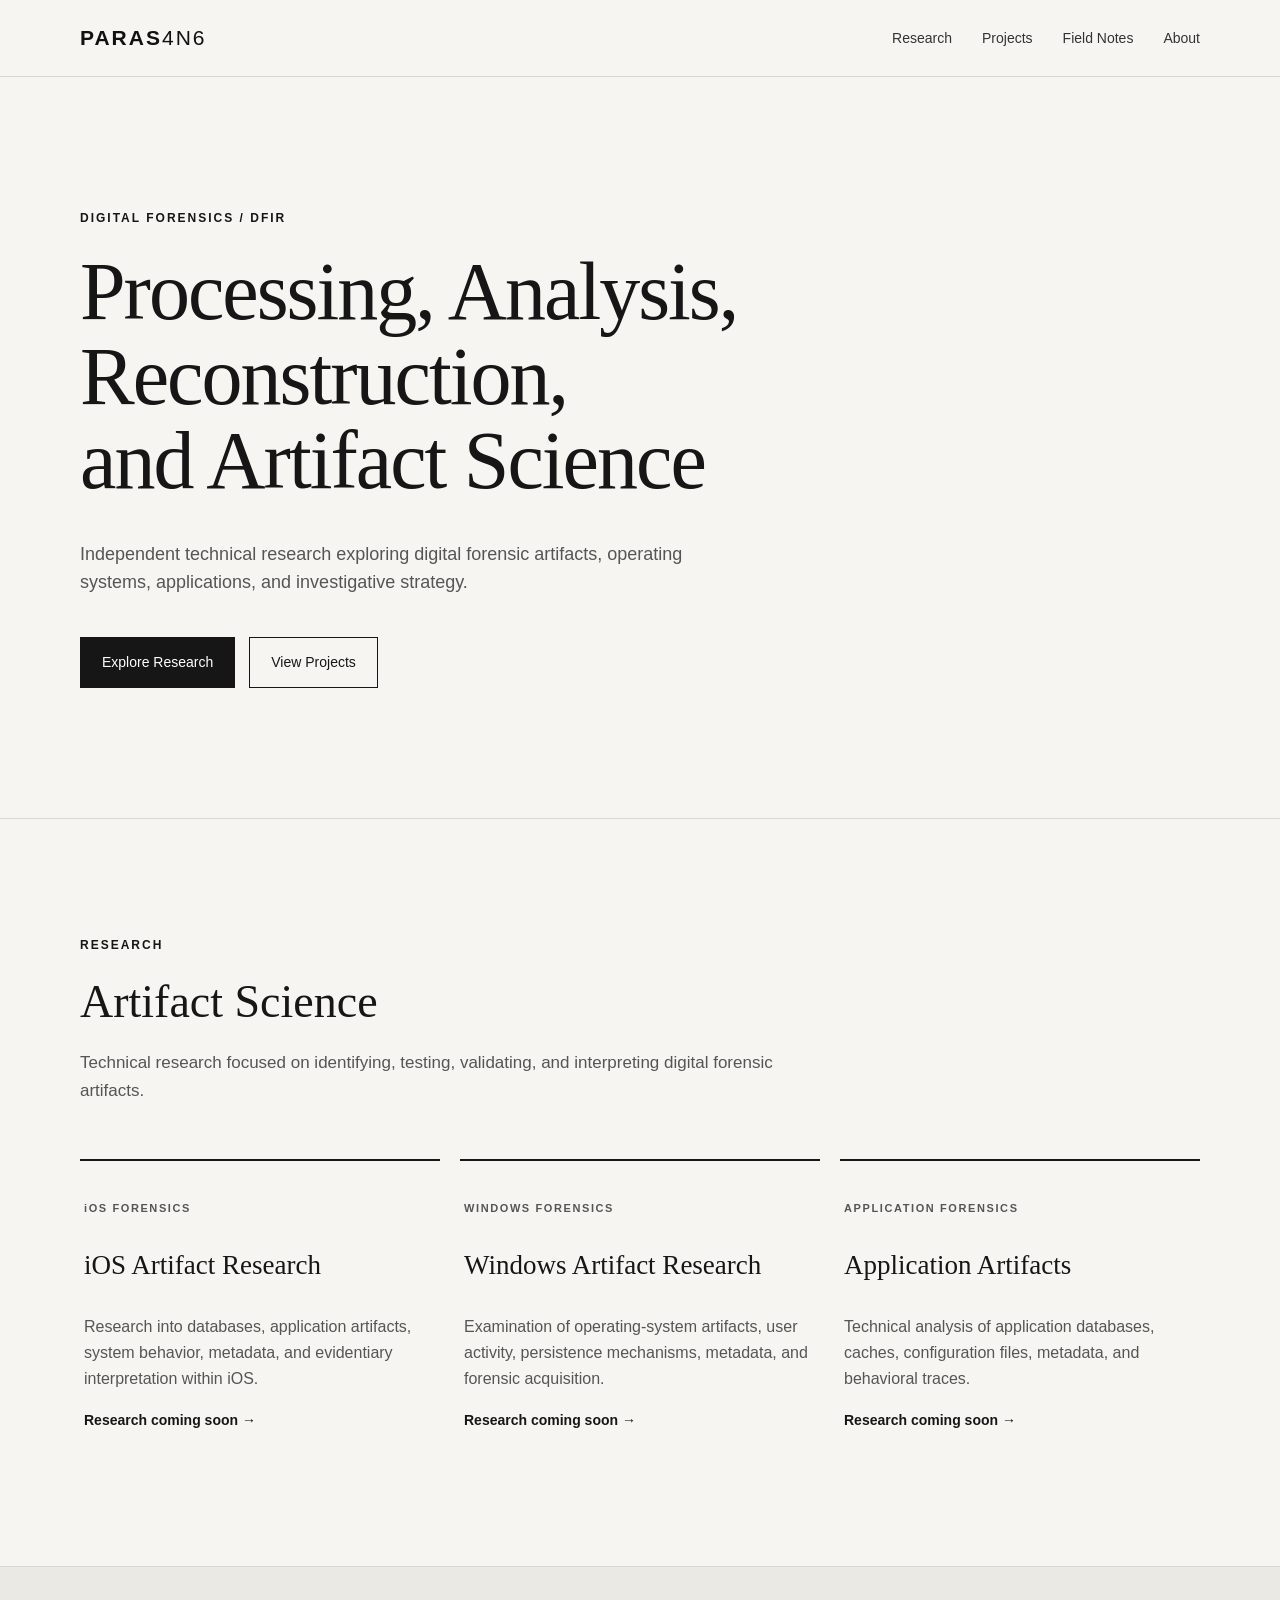
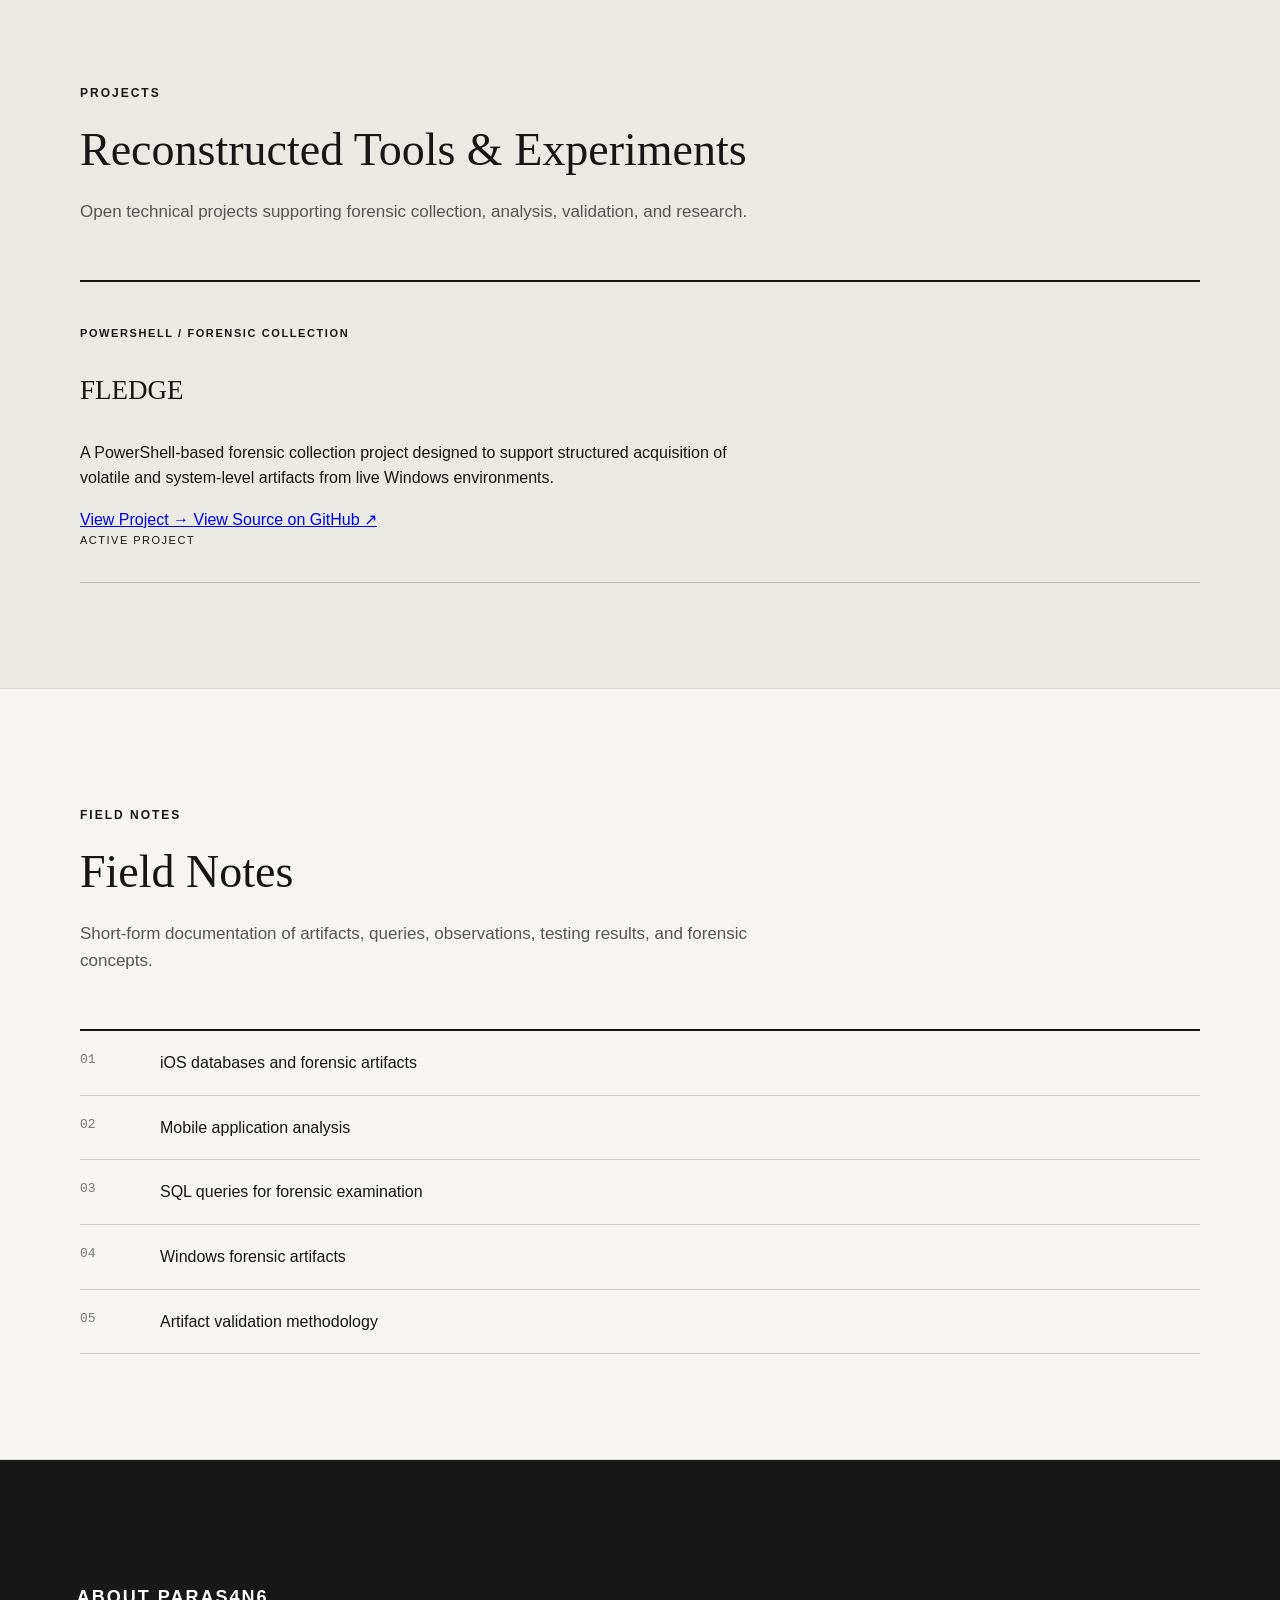
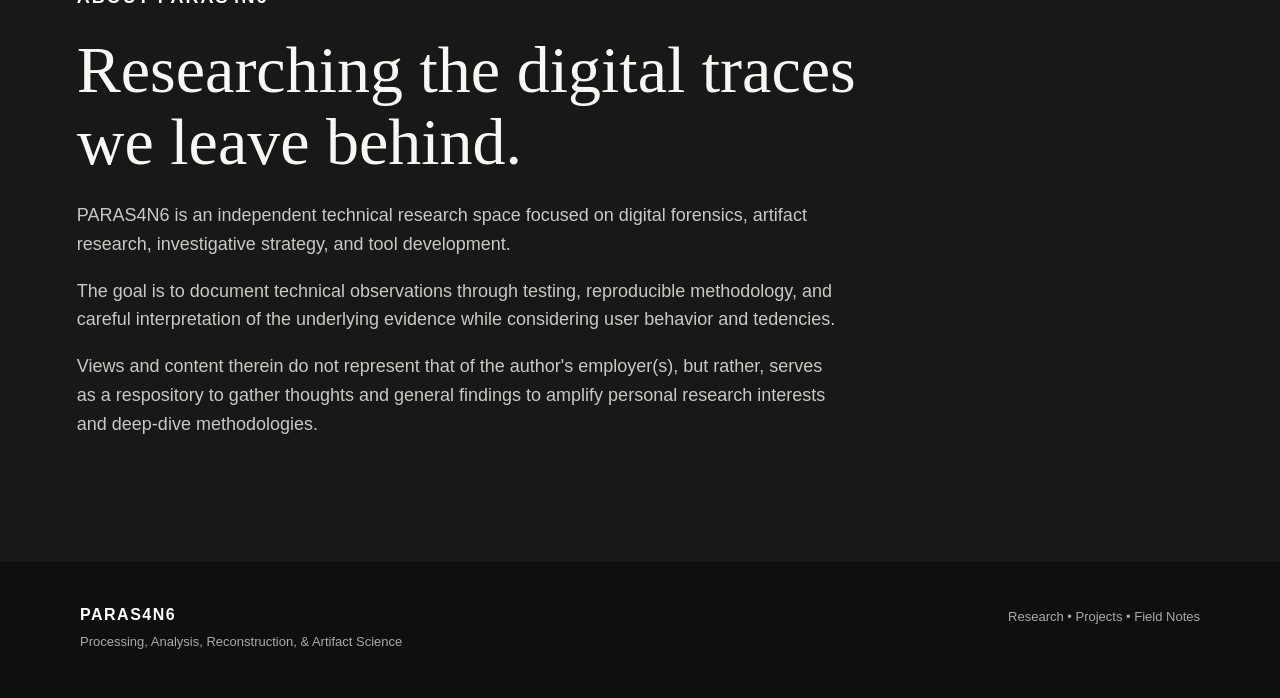
==== index.html @ bc5744f8 "Update project links and button classes in index.html" ====
<!DOCTYPE html>
<html lang="en">
<head>
<meta charset="UTF-8">
<meta name="viewport" content="width=device-width, initial-scale=1.0">

<title>PARAS4N6 | Nested in DFIR</title>

<meta
name="description"
content="A collection of technical research, projects, and observations within the DFIR landscape."
>

<link rel="stylesheet" href="style.css">
</head>

<body>

<header>
<div class="container nav">
<a href="/" class="logo">PARAS<span>4N6</span></a>

<nav>
<a href="#research">Research</a>
<a href="#projects">Projects</a>
<a href="#notes">Field Notes</a>
<a href="#about">About</a>
</nav>
</div>
</header>


<main>

<section class="hero">
<div class="container">

<p class="eyebrow">DIGITAL FORENSICS / DFIR</p>

<h1>
Processing, Analysis,<br>
Reconstruction,<br>
and Artifact Science<br>
</h1>

<p class="hero-description">
Independent technical research exploring digital forensic
artifacts, operating systems, applications, and investigative strategy.
</p>

<div class="hero-links">
<a href="#research" class="button primary">
Explore Research
</a>

<a href="#projects" class="button secondary">
View Projects
</a>
</div>

</div>
</section>


<section id="research" class="section">
<div class="container">

<div class="section-header">
<p class="eyebrow">RESEARCH</p>
<h2>Artifact Science</h2>

<p>
Technical research focused on identifying,
testing, validating, and interpreting digital
forensic artifacts.
</p>
</div>


<div class="grid">

<article class="card">
<p class="category">iOS FORENSICS</p>

<h3>iOS Artifact Research</h3>

<p>
Research into databases, application artifacts,
system behavior, metadata, and evidentiary
interpretation within iOS.
</p>

<a href="#">Research coming soon →</a>
</article>


<article class="card">
<p class="category">WINDOWS FORENSICS</p>

<h3>Windows Artifact Research</h3>

<p>
Examination of operating-system artifacts,
user activity, persistence mechanisms,
metadata, and forensic acquisition.
</p>

<a href="#">Research coming soon →</a>
</article>


<article class="card">
<p class="category">APPLICATION FORENSICS</p>

<h3>Application Artifacts</h3>

<p>
Technical analysis of application databases,
caches, configuration files, metadata,
and behavioral traces.
</p>

<a href="#">Research coming soon →</a>
</article>

</div>
</div>
</section>


<section id="projects" class="section alternate">

<div class="container">

<div class="section-header">
<p class="eyebrow">PROJECTS</p>

<h2>Reconstructed Tools & Experiments</h2>

<p>
Open technical projects supporting forensic
collection, analysis, validation, and research.
</p>
</div>


<div class="project">

<div>

<p class="category">POWERSHELL / FORENSIC COLLECTION</p>

<h3>FLEDGE</h3>

<p>
A PowerShell-based forensic collection project designed
to support structured acquisition of volatile and
system-level artifacts from live Windows environments.
</p>

<div class="project-links">

<a href="/projects/fledge/" class="project-button project-button-primary">
View Project
<span>→</span>
</a>

<a href="https://github.com/Paras4n6/FLEDGE"
class="project-button project-button-secondary"
target="_blank"
rel="noopener noreferrer">
View Source on GitHub
<span>↗</span>
</a>

</div>

<div class="project-status">
ACTIVE PROJECT
</div>

</div>



</div>

</div>

</section>


<section id="notes" class="section">

<div class="container">

<div class="section-header">
<p class="eyebrow">FIELD NOTES</p>

<h2>Field Notes</h2>

<p>
Short-form documentation of artifacts, queries,
observations, testing results, and forensic
concepts.
</p>

</div>


<div class="notes">

<div class="note">
<span>01</span>
<p>iOS databases and forensic artifacts</p>
</div>

<div class="note">
<span>02</span>
<p>Mobile application analysis</p>
</div>

<div class="note">
<span>03</span>
<p>SQL queries for forensic examination</p>
</div>

<div class="note">
<span>04</span>
<p>Windows forensic artifacts</p>
</div>

<div class="note">
<span>05</span>
<p>Artifact validation methodology</p>
</div>

</div>

</div>

</section>


<section id="about" class="section about">

<div class="container">

<p class="eyebrow">ABOUT PARAS4N6</p>

<h2>
Researching the digital traces we leave behind.
</h2>

<p>
PARAS4N6 is an independent technical research space
focused on digital forensics, artifact research,
investigative strategy, and tool development.
</p>

<p>
The goal is to document technical observations through
testing, reproducible methodology, and careful
interpretation of the underlying evidence while considering 
user behavior and tedencies. 
</p>

<p>
Views and content therein do not represent that of the author's employer(s),
but rather, serves as a respository to gather thoughts and 
general findings to amplify personal research interests and deep-dive
methodologies.
</p>
</p>

</div>

</section>

</main>


<footer>

<div class="container footer">

<div>
<strong>PARAS4N6</strong>
<p>Processing, Analysis, Reconstruction, & Artifact Science</p>
</div>

<p>
Research • Projects • Field Notes
</p>

</div>

</footer>


</body>
</html>
---- style.css ----
* {
box-sizing: border-box;
}

html {
scroll-behavior: smooth;
}

body {
margin: 0;
background: #f6f5f1;
color: #161616;
font-family: Arial, Helvetica, sans-serif;
line-height: 1.6;
}

.container {
width: min(1120px, 88%);
margin: auto;
}


/* NAVIGATION */

header {
border-bottom: 1px solid #d8d7d2;
background: rgba(246, 245, 241, 0.95);
position: sticky;
top: 0;
z-index: 10;
}

.nav {
height: 76px;
display: flex;
justify-content: space-between;
align-items: center;
}

.logo {
font-size: 21px;
font-weight: 800;
letter-spacing: 2px;
text-decoration: none;
color: #111;
}

.logo span {
font-weight: 400;
}

nav {
display: flex;
gap: 30px;
}

nav a {
color: #333;
text-decoration: none;
font-size: 14px;
}

nav a:hover {
color: #000;
}


/* HERO */

.hero {
padding: 120px 0 130px;
}

.eyebrow {
font-size: 12px;
letter-spacing: 2px;
font-weight: bold;
margin-bottom: 22px;
}

.hero h1 {
font-family: Georgia, "Times New Roman", serif;
font-size: clamp(48px, 7vw, 82px);
line-height: 1.03;
font-weight: 400;
letter-spacing: -2px;
margin: 0;
max-width: 1000px;
}

.hero-description {
max-width: 660px;
margin-top: 36px;
color: #555;
font-size: 18px;
}

.hero-links {
display: flex;
gap: 14px;
margin-top: 40px;
}

.button {
padding: 13px 21px;
text-decoration: none;
font-size: 14px;
border: 1px solid #161616;
}

.primary {
background: #161616;
color: white;
}

.secondary {
color: #161616;
}


/* SECTIONS */

.section {
padding: 105px 0;
border-top: 1px solid #d8d7d2;
}

.alternate {
background: #eae9e4;
}

.section-header {
max-width: 700px;
margin-bottom: 55px;
}

.section-header h2,
.about h2 {
font-family: Georgia, "Times New Roman", serif;
font-size: 46px;
line-height: 1.1;
font-weight: 400;
margin: 0 0 22px;
}

.section-header > p:last-child {
color: #555;
font-size: 17px;
}


/* RESEARCH CARDS */

.grid {
display: grid;
grid-template-columns: repeat(3, 1fr);
gap: 20px;
}

.card {
border-top: 2px solid #161616;
padding: 28px 4px;
}

.category {
font-size: 11px;
letter-spacing: 1.6px;
font-weight: bold;
}

.card h3,
.project h3 {
font-family: Georgia, "Times New Roman", serif;
font-size: 27px;
font-weight: 400;
}

.card p {
color: #555;
}

.card a {
color: #161616;
text-decoration: none;
font-size: 14px;
font-weight: bold;
}


/* PROJECT */

.project {
border-top: 2px solid #161616;
border-bottom: 1px solid #bbb;
padding: 32px 0;
display: flex;
justify-content: space-between;
gap: 40px;
}

.project > div:first-child {
max-width: 650px;
}

.project-status {
font-size: 11px;
letter-spacing: 1.5px;
}


/* NOTES */

.notes {
border-top: 2px solid #161616;
}

.note {
display: grid;
grid-template-columns: 80px 1fr;
border-bottom: 1px solid #ccc;
padding: 19px 0;
}

.note span {
font-family: monospace;
color: #777;
}

.note p {
margin: 0;
}


/* ABOUT */

.about {
background: #181818;
color: #f7f7f3;
}

.about .container {
max-width: 850px;
margin-left: 6%;
}

.about h2 {
font-size: clamp(42px, 6vw, 66px);
}

.about p {
font-size: 18px;
color: #c8c8c4;
max-width: 760px;
}

.about .eyebrow {
color: white;
}


/* FOOTER */

footer {
background: #0f0f0f;
color: #aaa;
padding: 40px 0;
}

.footer {
display: flex;
justify-content: space-between;
}

.footer strong {
color: white;
letter-spacing: 1.5px;
}

.footer p {
margin: 5px 0;
font-size: 13px;
}


/* MOBILE */

@media (max-width: 760px) {

.nav {
height: auto;
padding: 20px 0;
align-items: flex-start;
}

nav {
display: none;
}

.hero {
padding: 80px 0;
}

.hero h1 {
letter-spacing: -1px;
}

.hero-links {
flex-direction: column;
align-items: flex-start;
}

.grid {
grid-template-columns: 1fr;
}

.project {
flex-direction: column;
}

.footer {
flex-direction: column;
gap: 20px;
}

.about .container {
margin: auto;
}
}
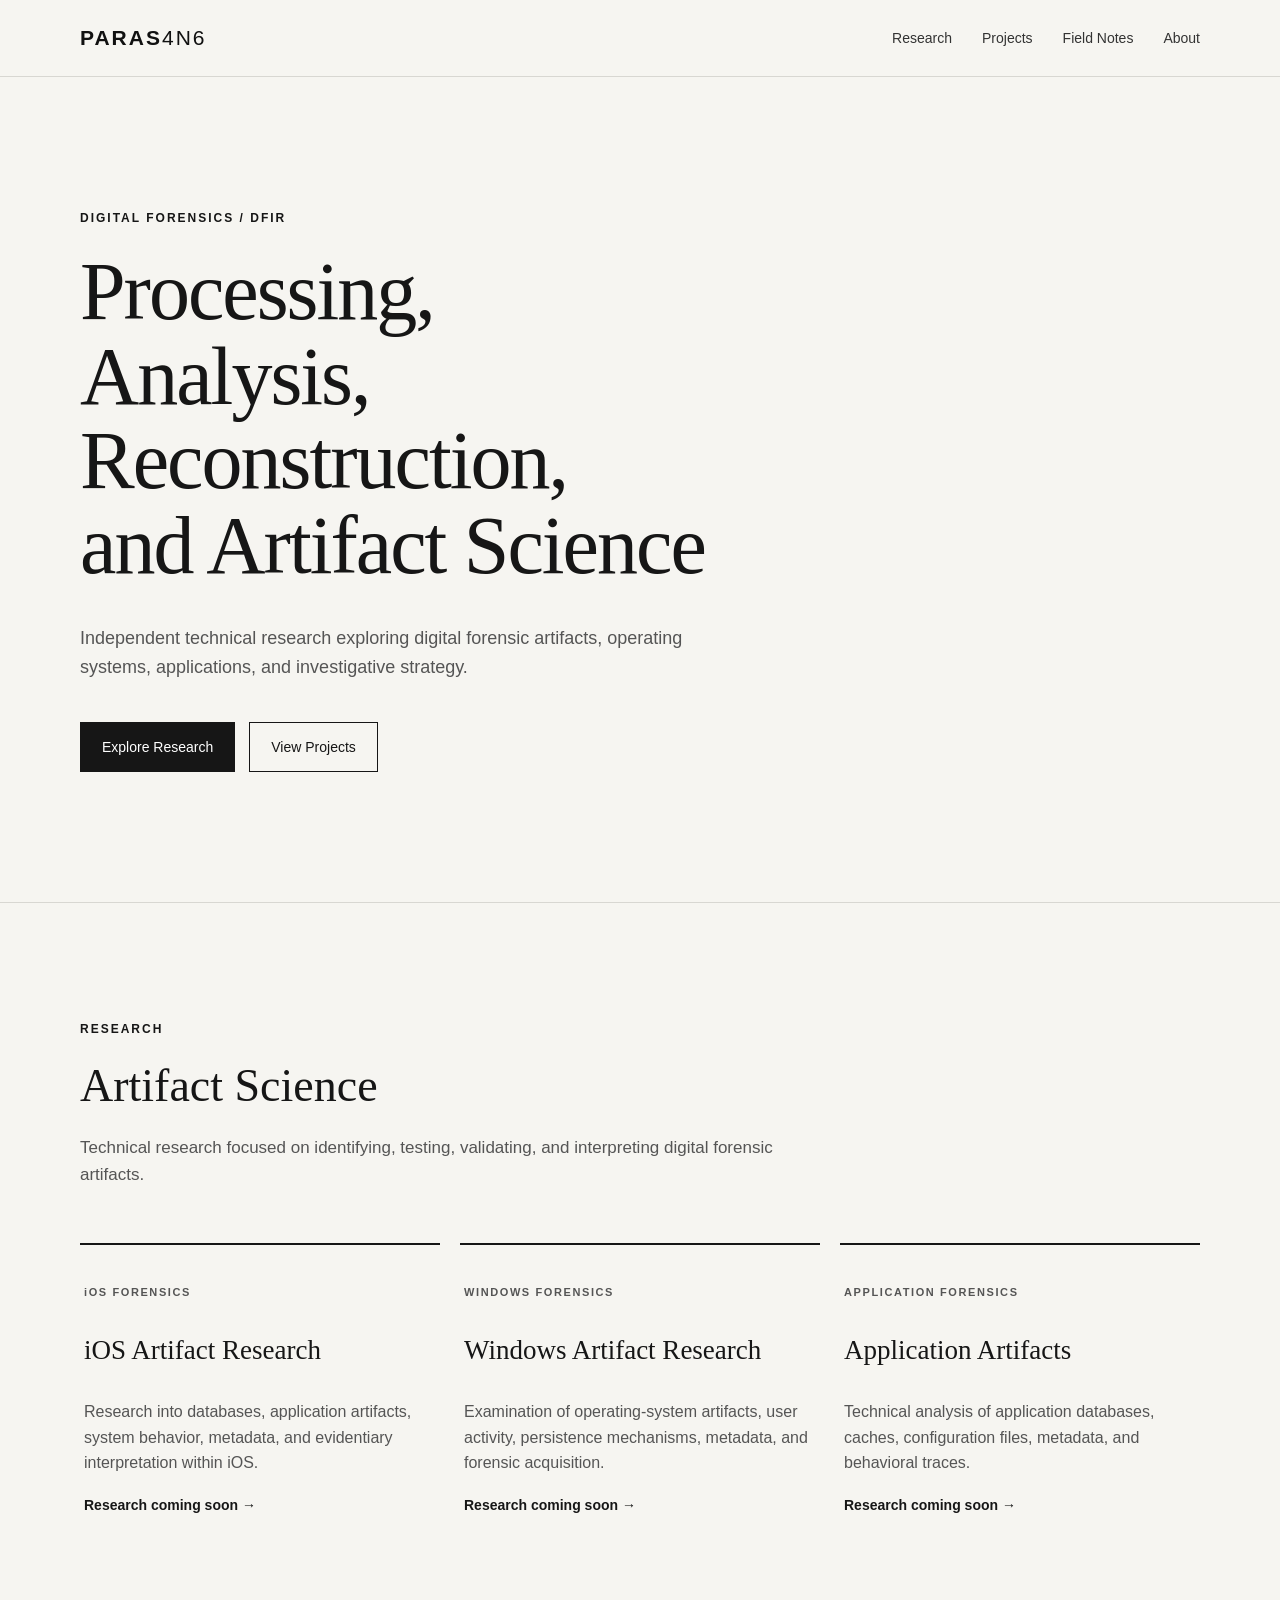
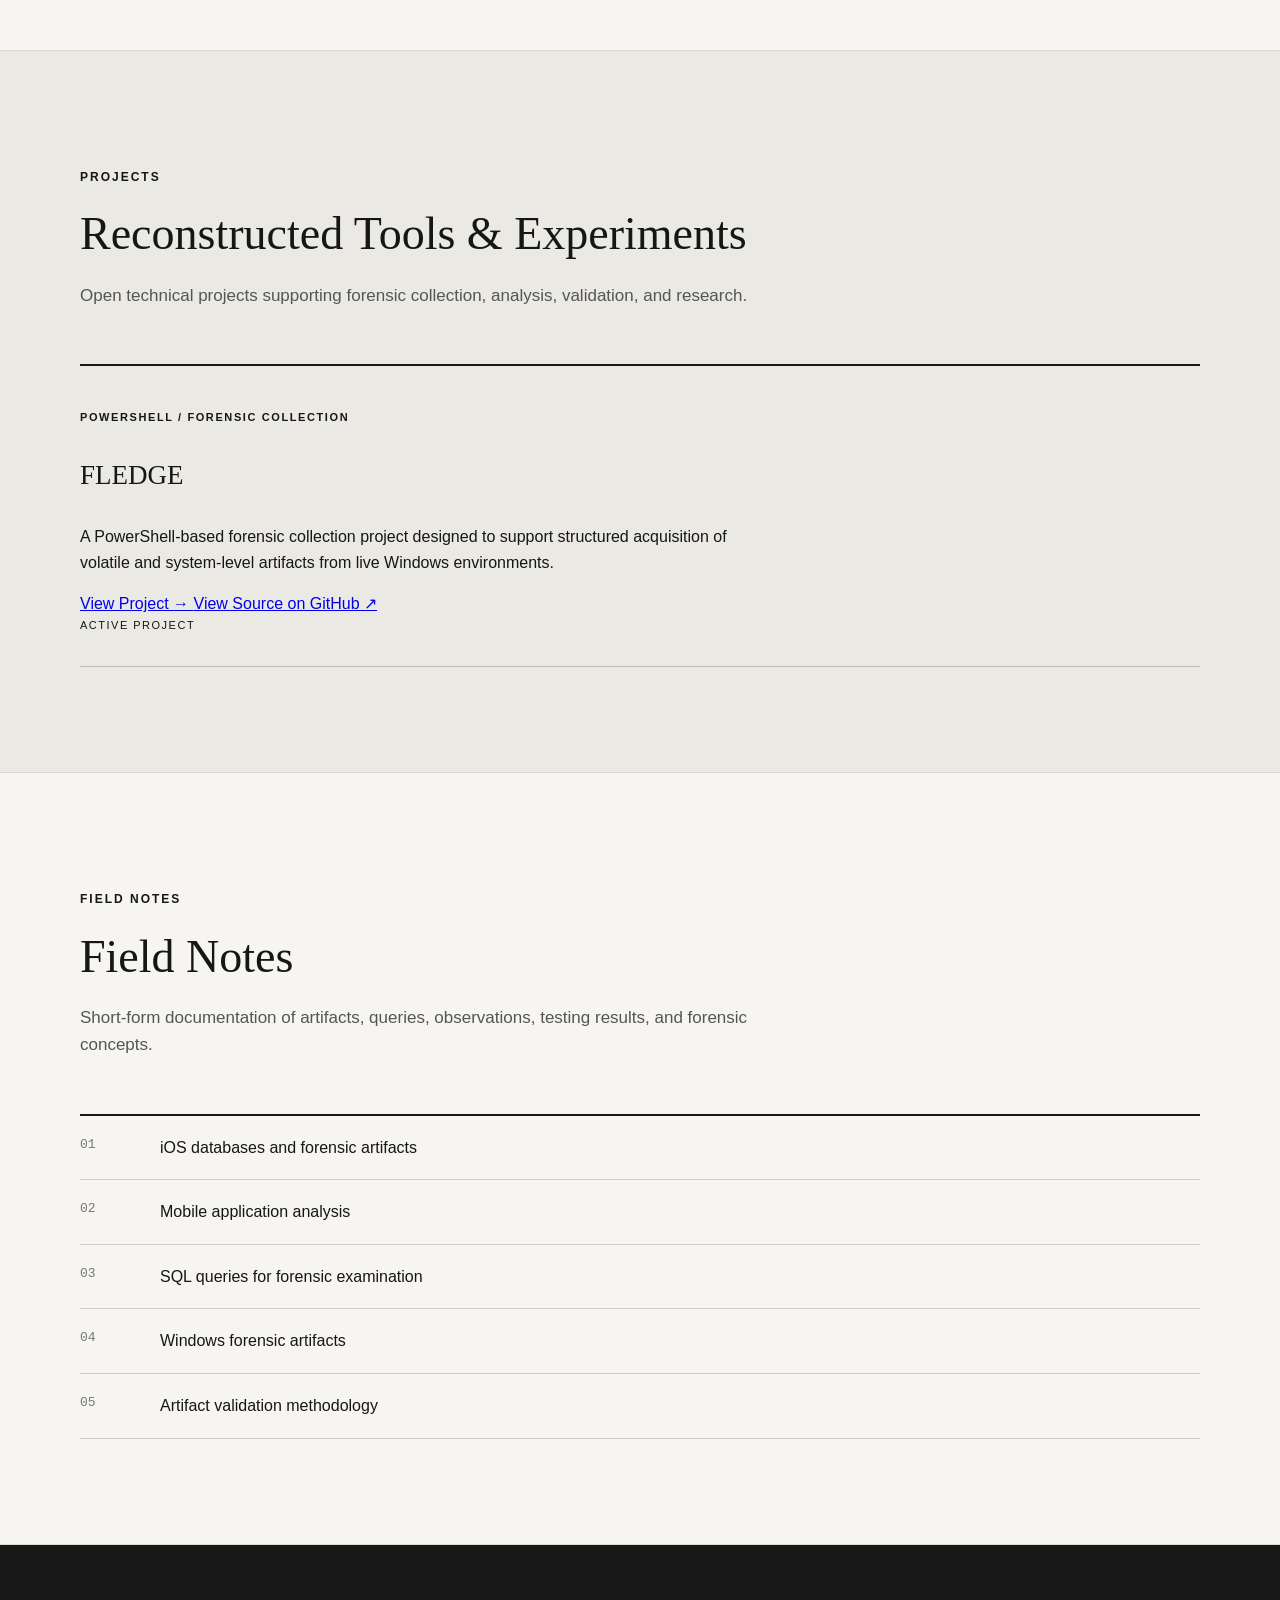
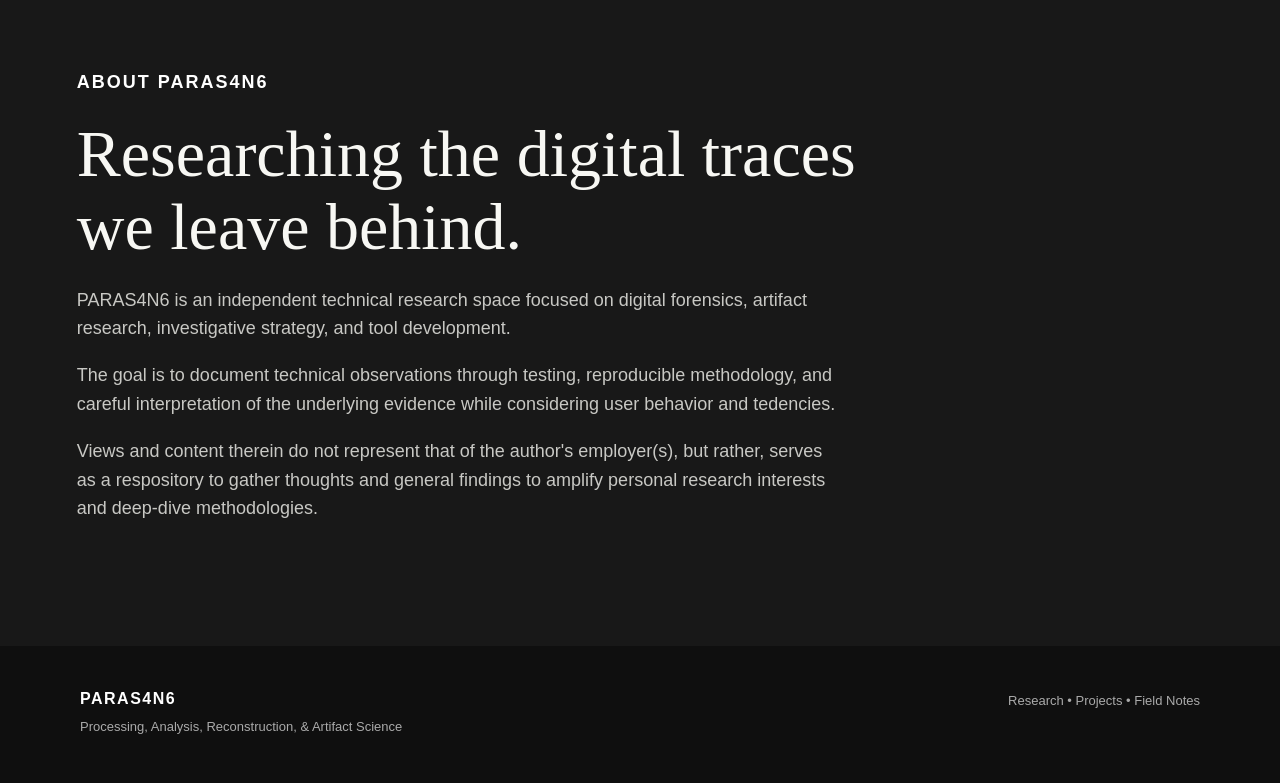
==== commit a3aa5f6b: "Fix heading formatting in index.html" ====
--- a/index.html
+++ b/index.html
@@ -38,7 +38,8 @@
 <p class="eyebrow">DIGITAL FORENSICS / DFIR</p>
 
 <h1>
-Processing, Analysis,<br>
+Processing, <br>
+Analysis,<br>
 Reconstruction,<br>
 and Artifact Science<br>
 </h1>
--- a/style.css
+++ b/style.css
@@ -325,4 +325,54 @@
 .about .container {
 margin: auto;
 }
-}
+  /* PROJECT LINKS */
+
+.project-links {
+display: flex;
+align-items: center;
+gap: 12px;
+margin-top: 28px;
+flex-wrap: wrap;
+}
+
+.project-button {
+display: inline-flex;
+align-items: center;
+justify-content: space-between;
+gap: 18px;
+
+padding: 11px 16px;
+
+font-size: 13px;
+font-weight: 600;
+letter-spacing: 0.3px;
+
+text-decoration: none;
+border: 1px solid #161616;
+
+transition: all 0.2s ease;
+}
+
+.project-button-primary {
+background: #161616;
+color: #ffffff;
+}
+
+.project-button-primary:hover {
+background: #333333;
+}
+
+.project-button-secondary {
+background: transparent;
+color: #161616;
+}
+
+.project-button-secondary:hover {
+background: #161616;
+color: #ffffff;
+}
+
+.project-button span {
+font-size: 16px;
+}
+}
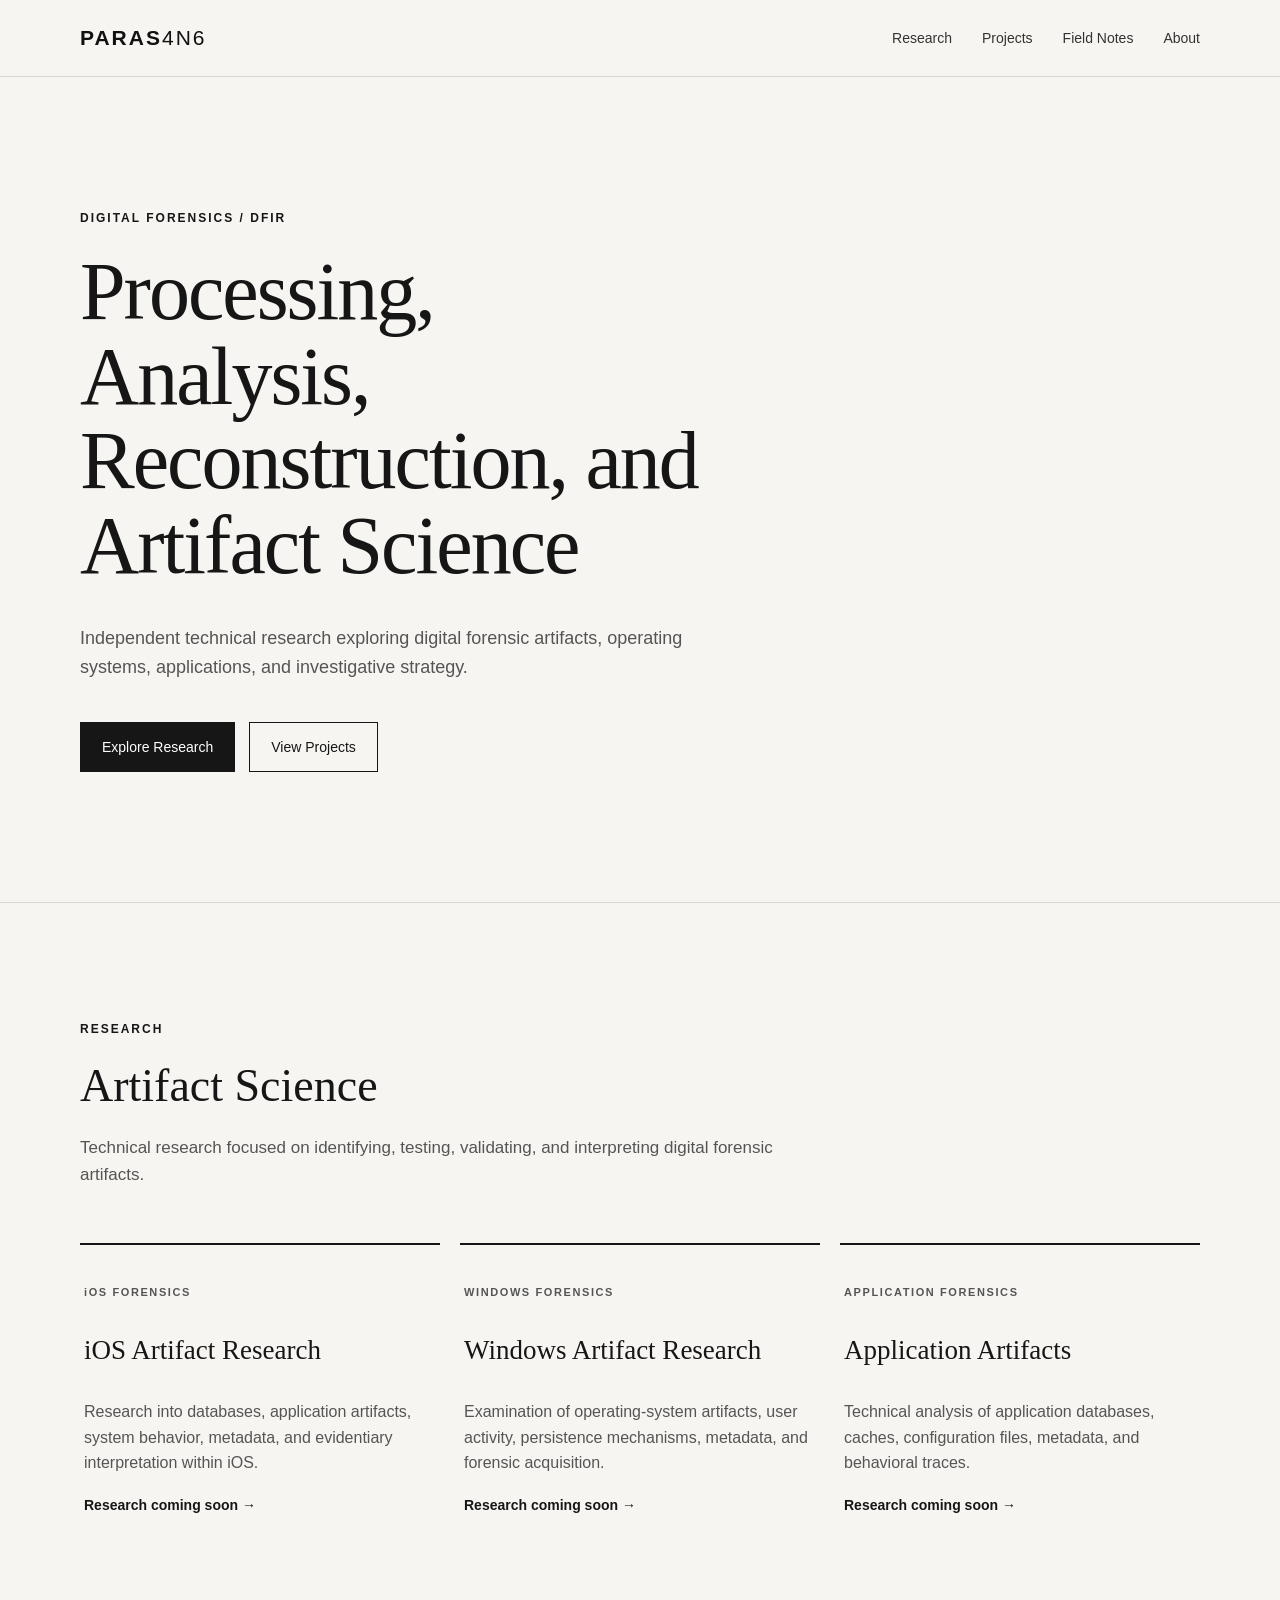
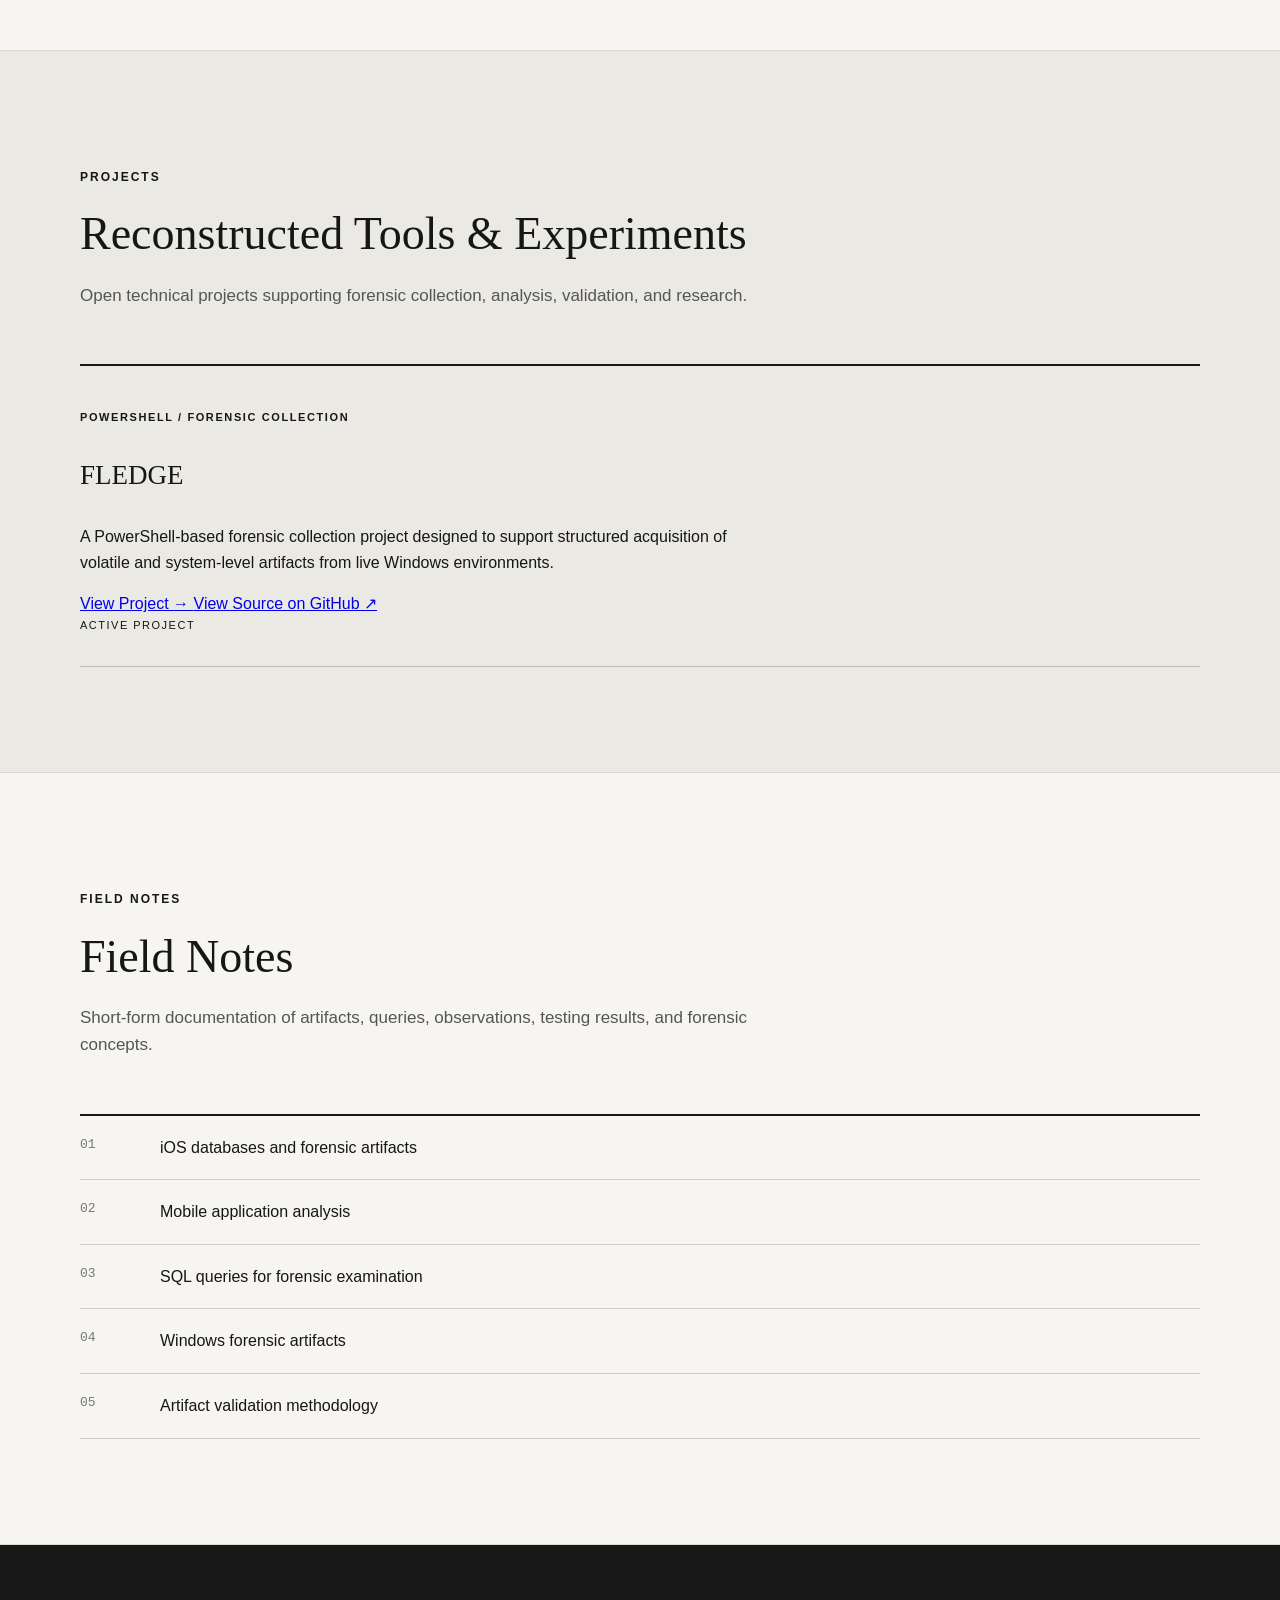
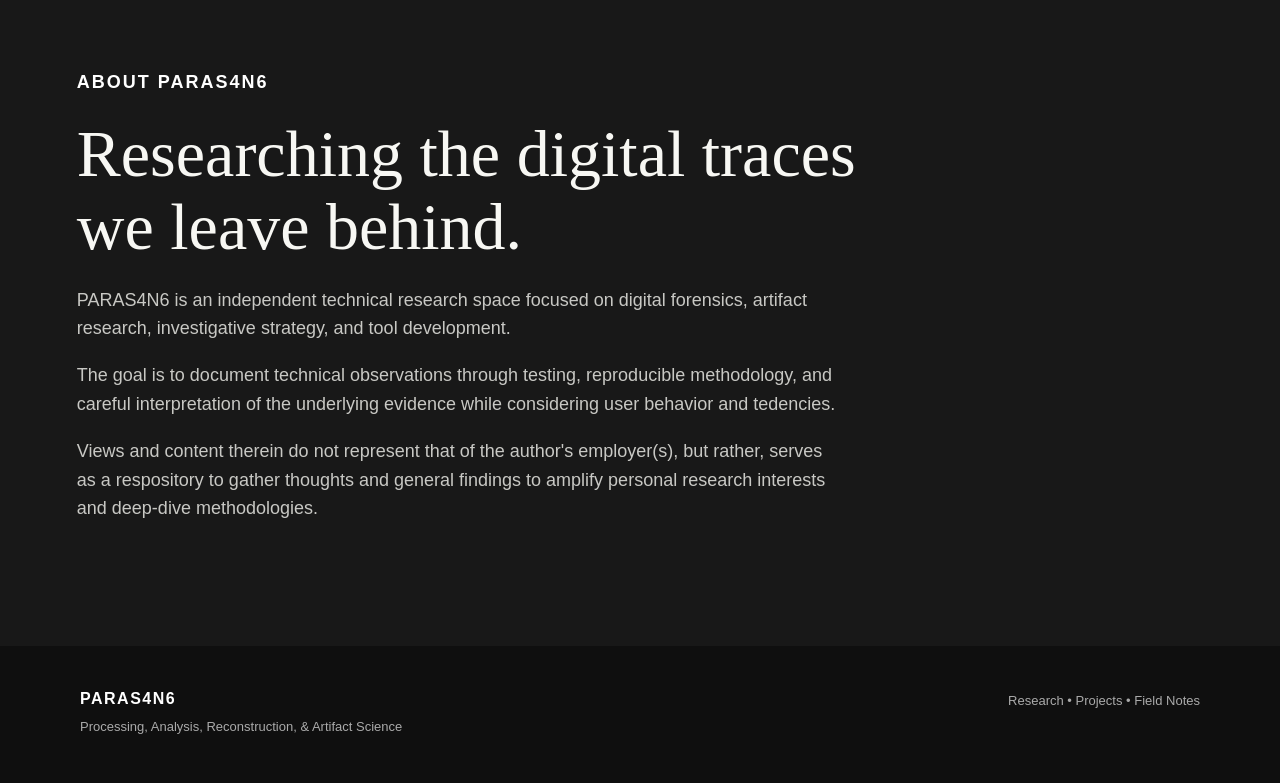
==== commit dbe773a9: "Fix formatting in header of index.html" ====
--- a/index.html
+++ b/index.html
@@ -40,8 +40,8 @@
 <h1>
 Processing, <br>
 Analysis,<br>
-Reconstruction,<br>
-and Artifact Science<br>
+Reconstruction, and<br>
+Artifact Science<br>
 </h1>
 
 <p class="hero-description">
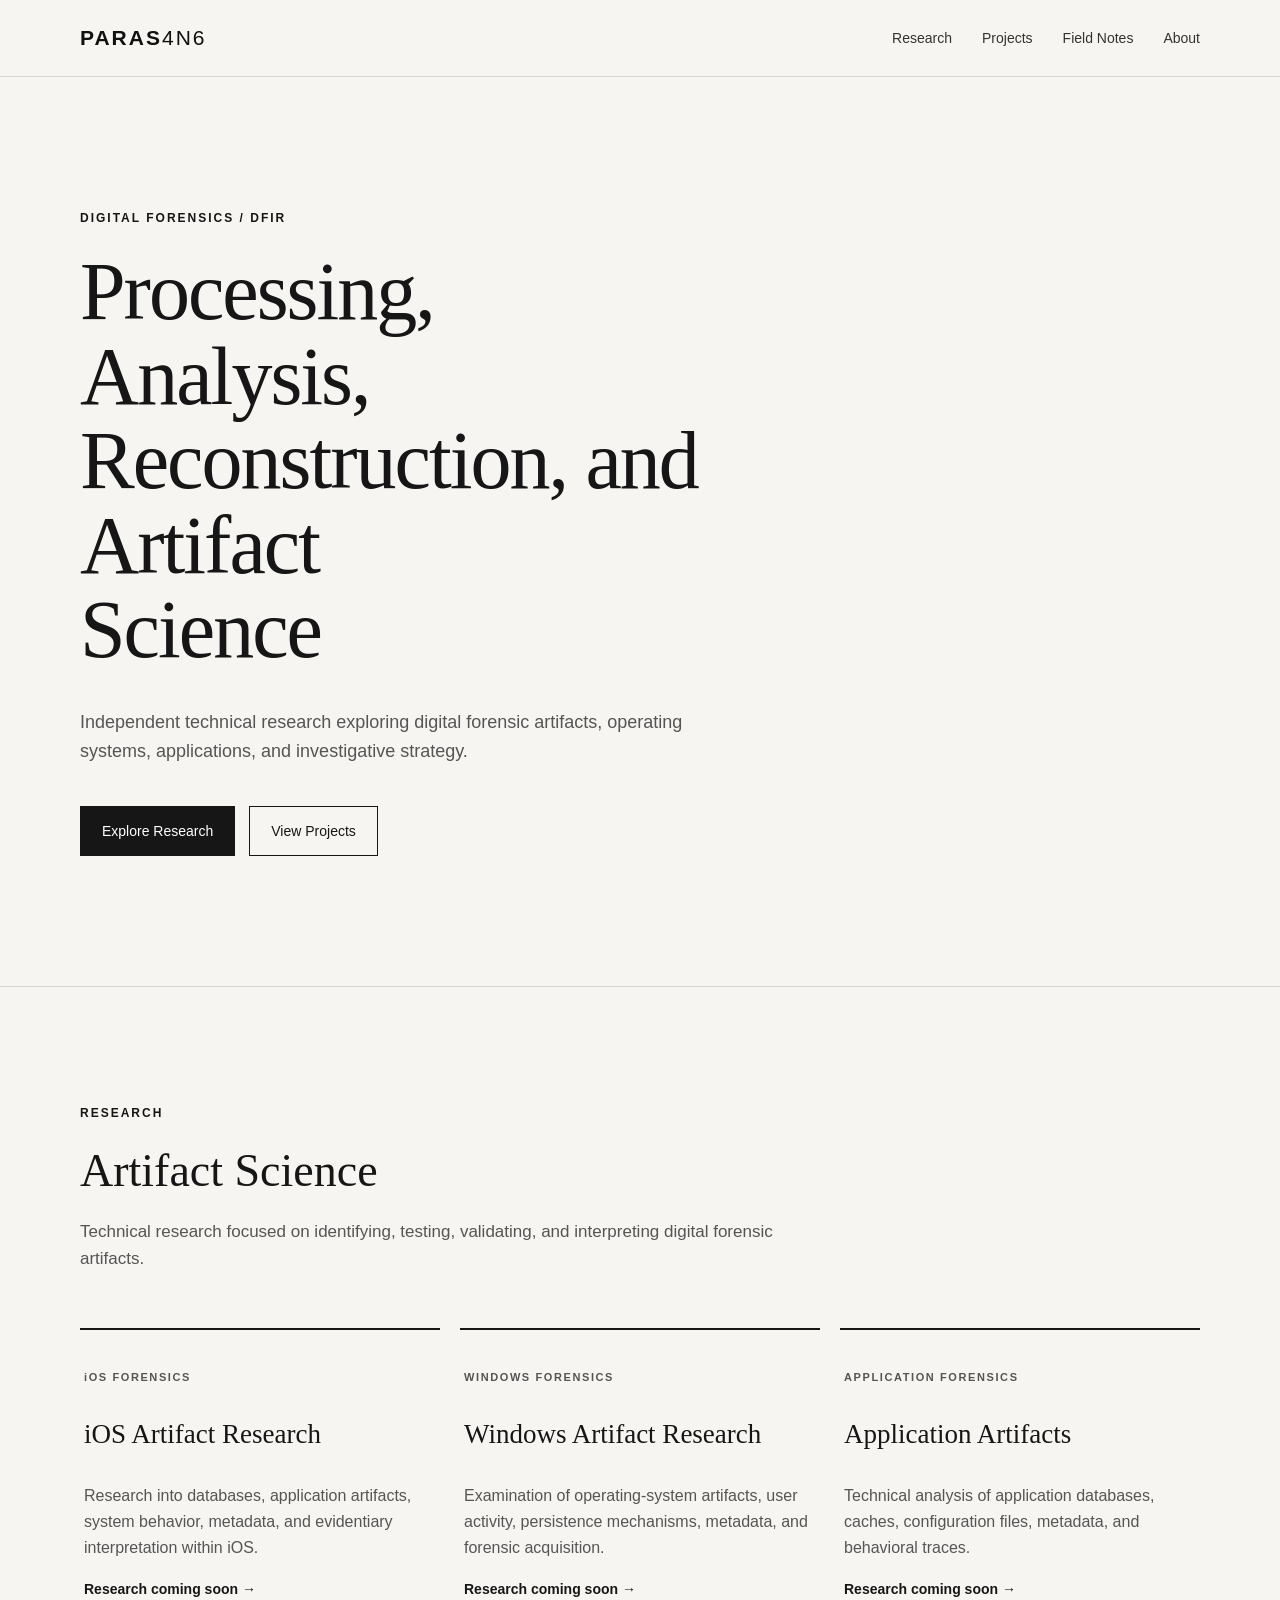
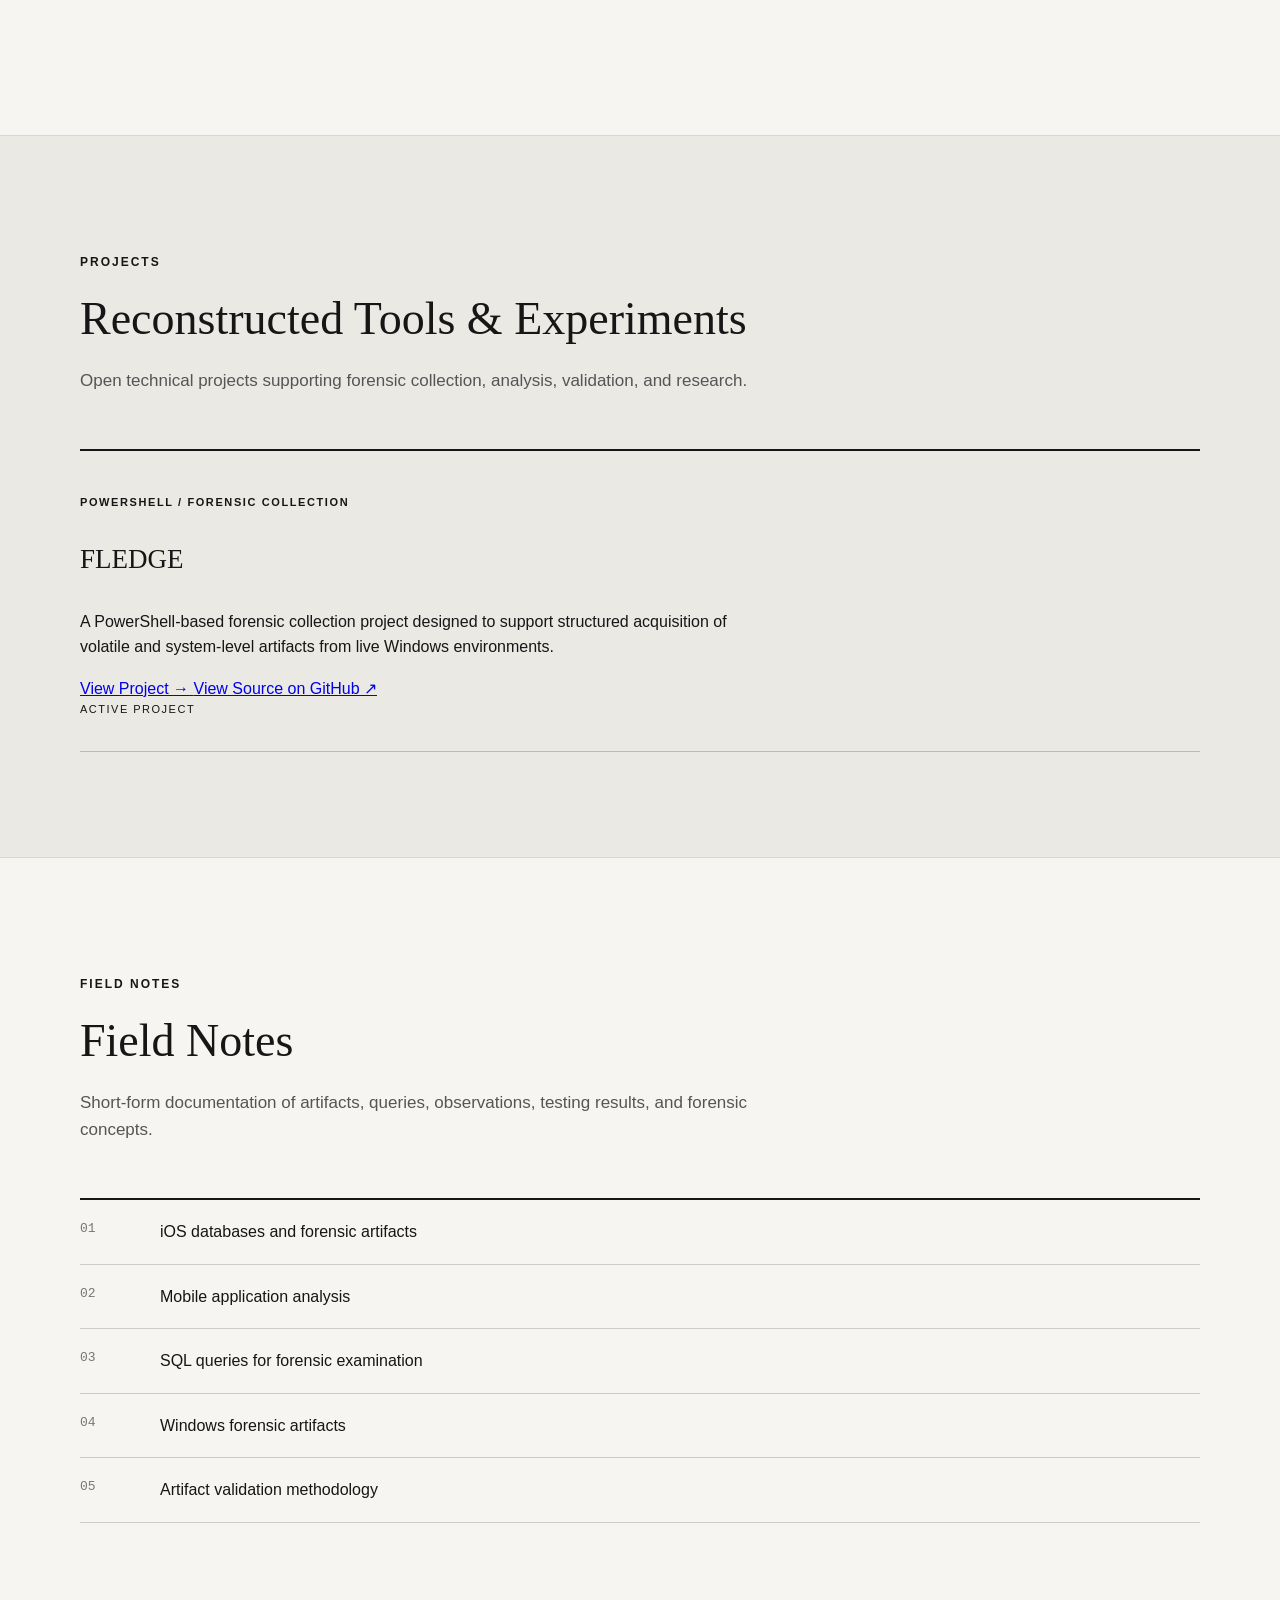
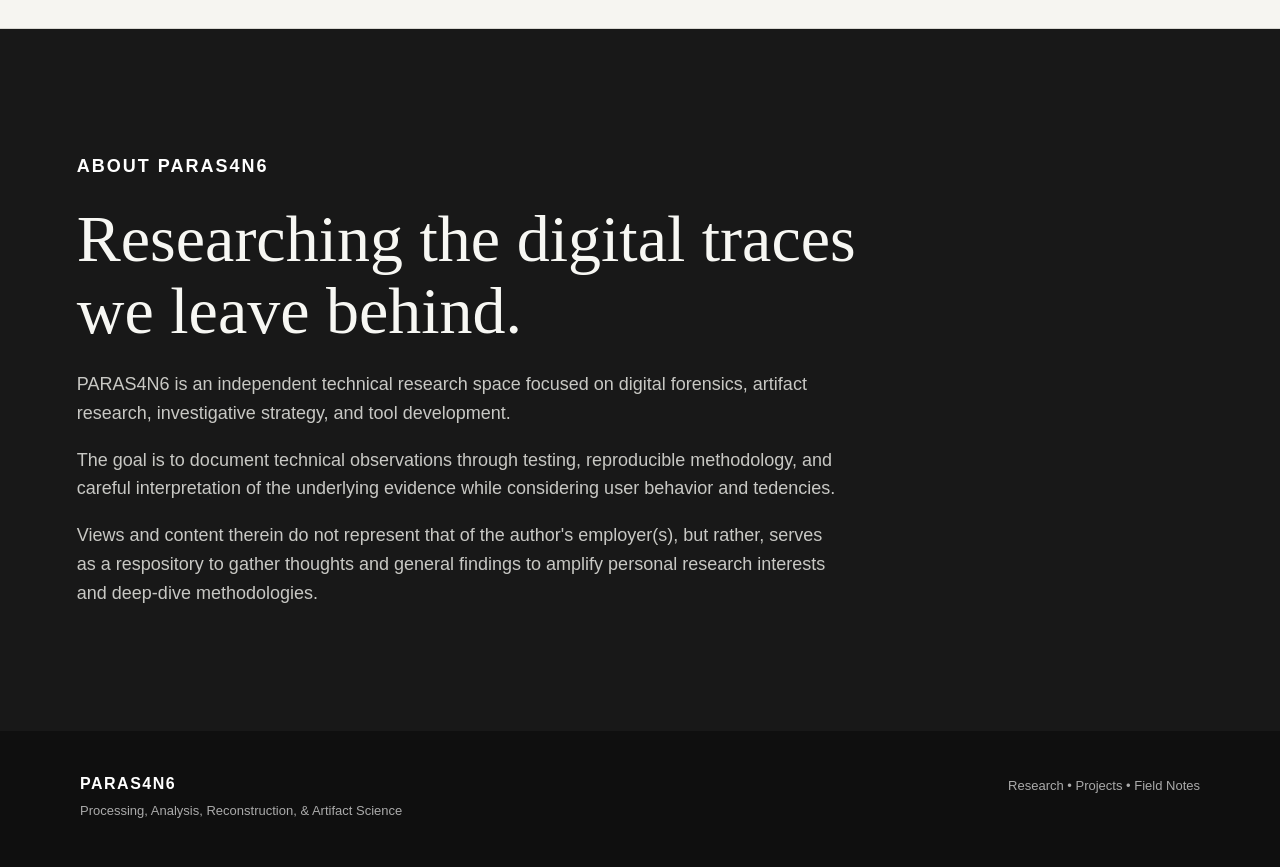
==== commit 449c71cc: "Update artifact text formatting in index.html" ====
--- a/index.html
+++ b/index.html
@@ -41,7 +41,8 @@
 Processing, <br>
 Analysis,<br>
 Reconstruction, and<br>
-Artifact Science<br>
+Artifact <br>
+Science<br>
 </h1>
 
 <p class="hero-description">
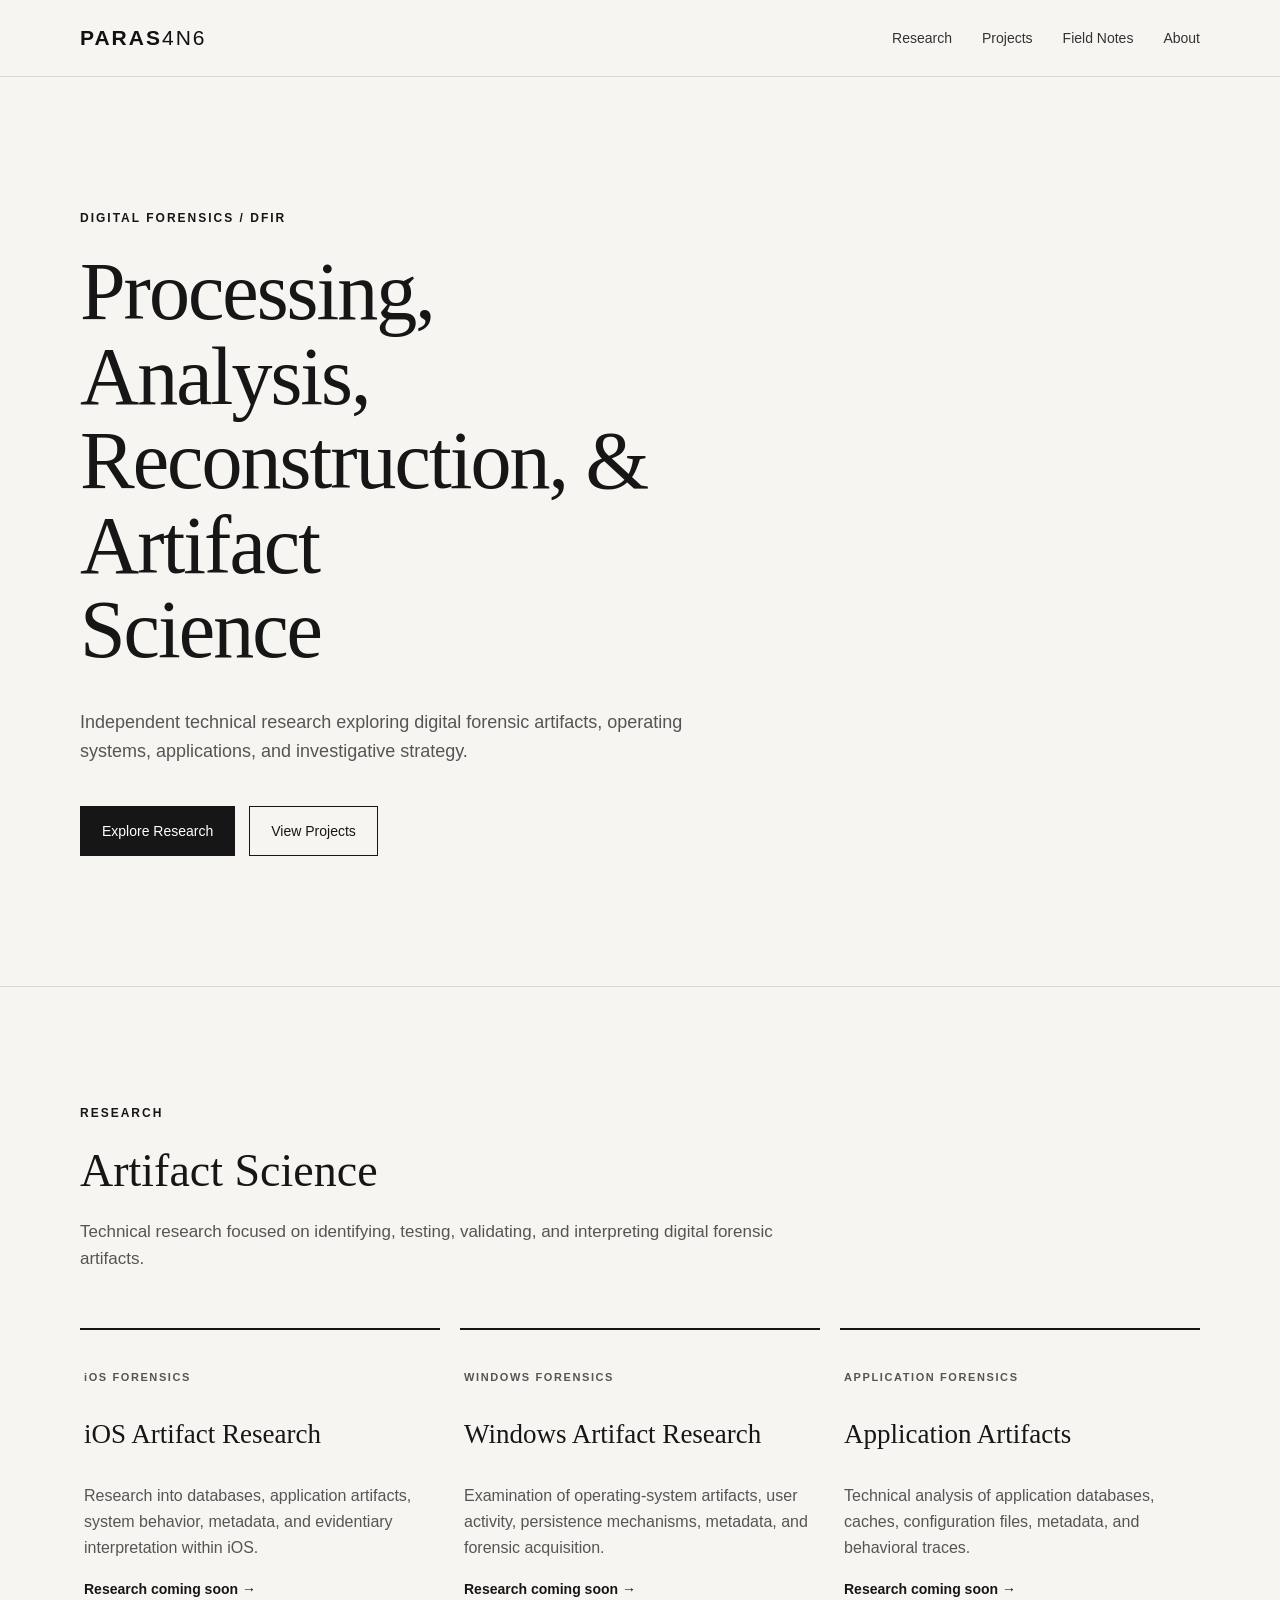
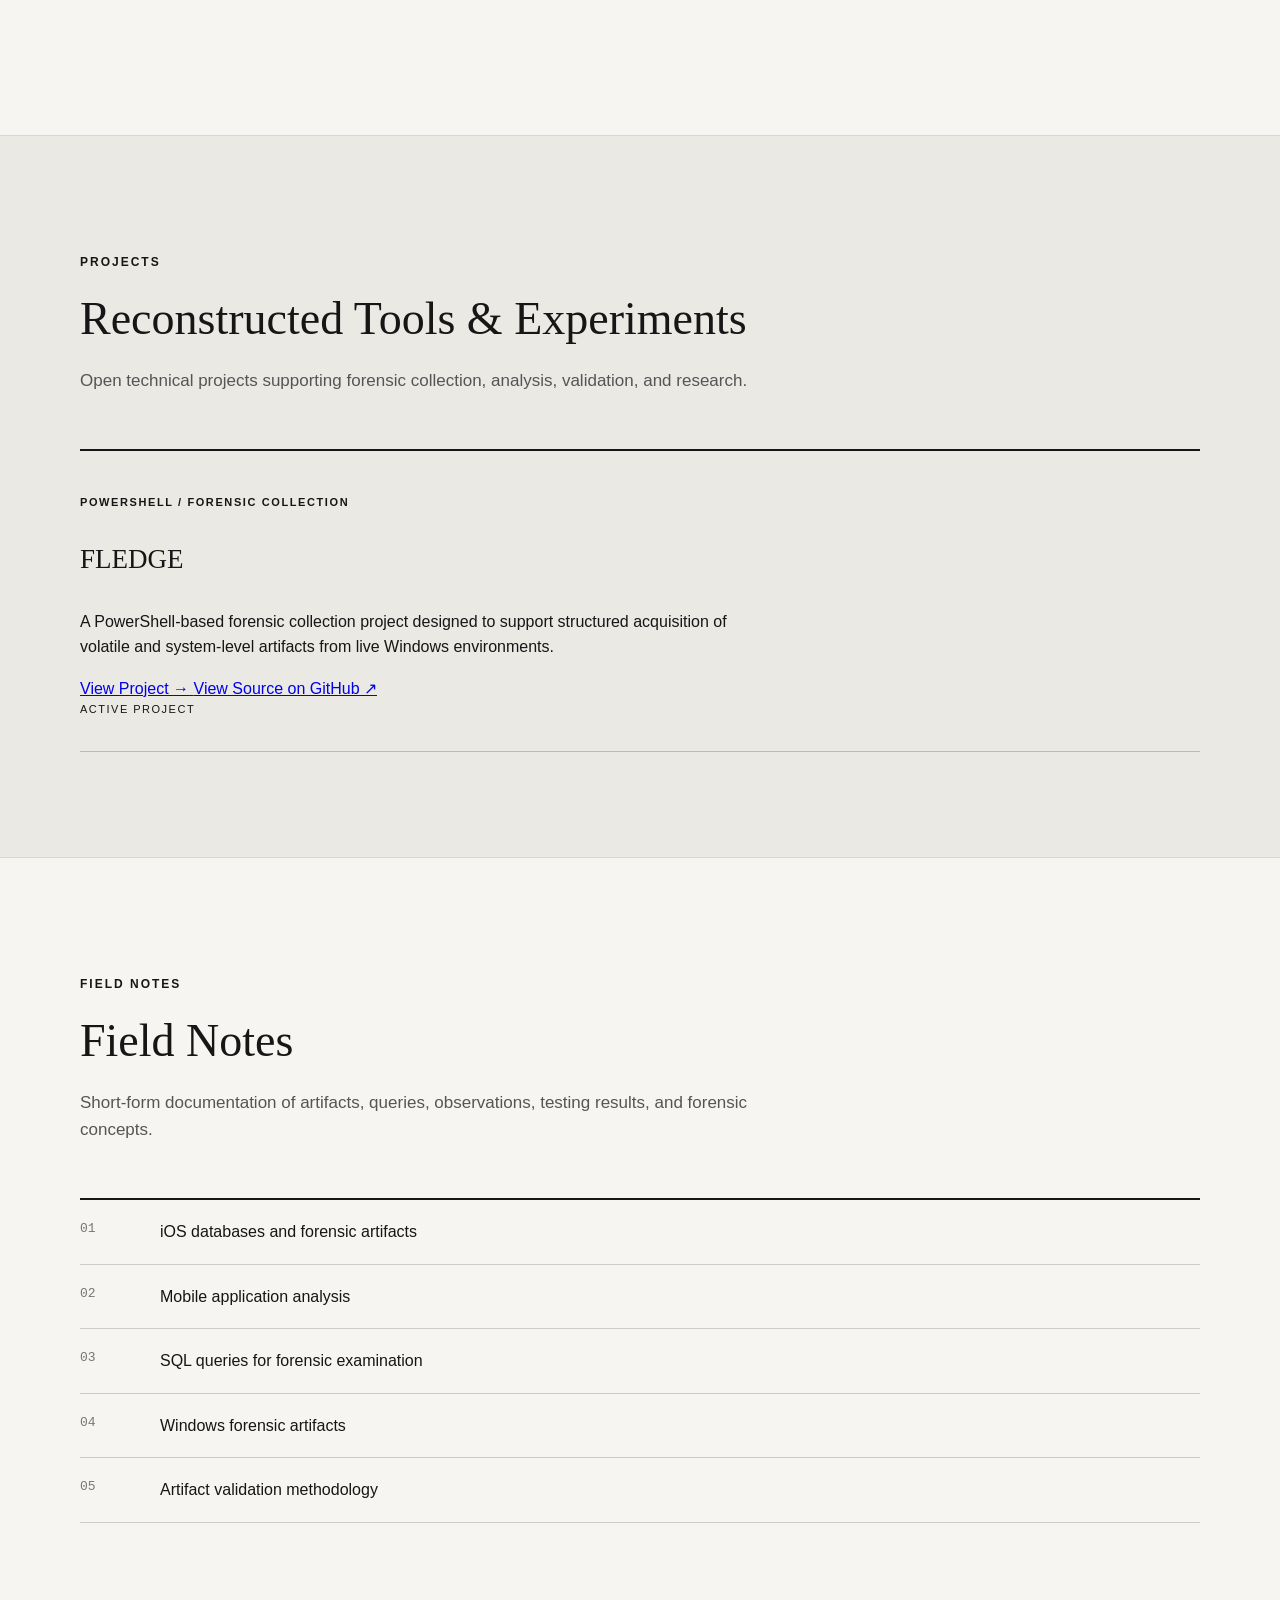
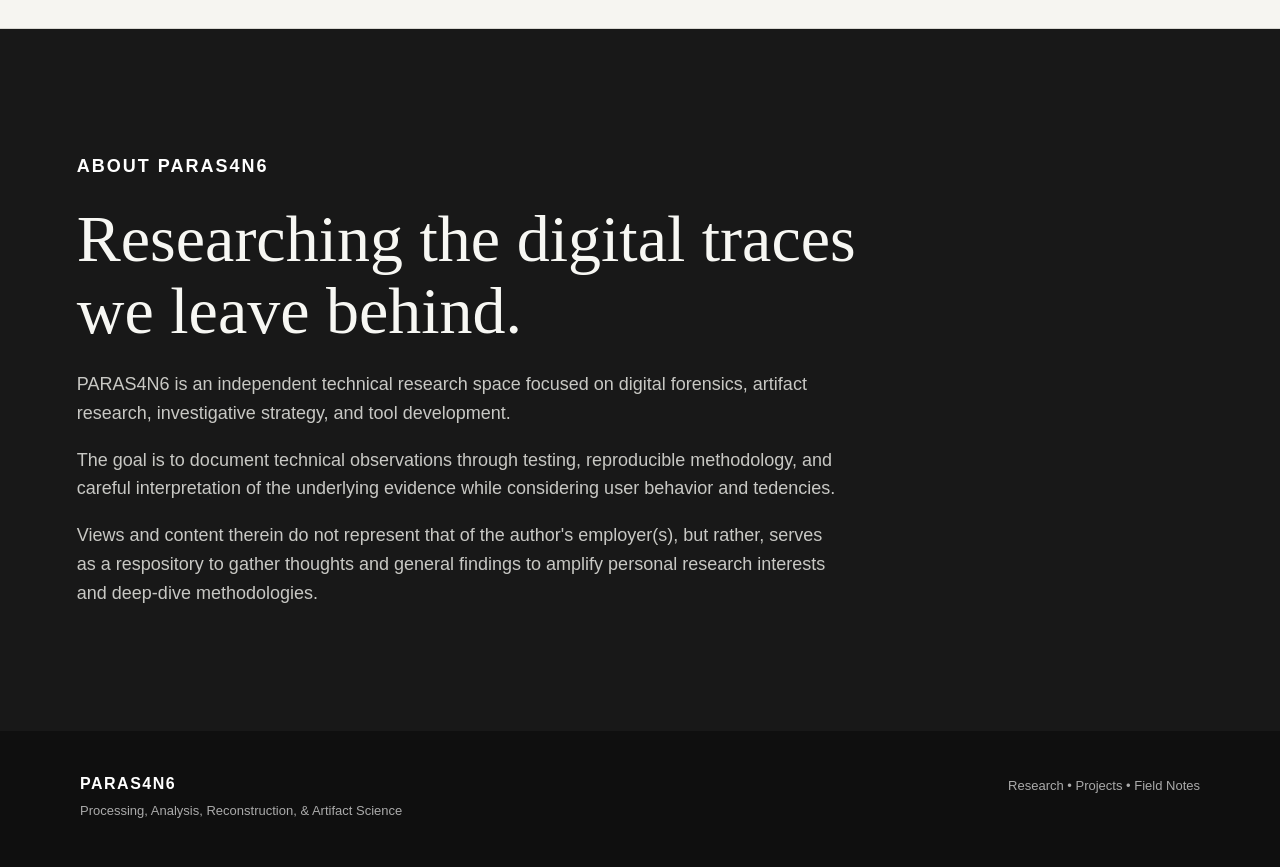
==== commit 331881a8: "Fix HTML entity for 'and' in header" ====
--- a/index.html
+++ b/index.html
@@ -40,7 +40,7 @@
 <h1>
 Processing, <br>
 Analysis,<br>
-Reconstruction, and<br>
+Reconstruction, &<br>
 Artifact <br>
 Science<br>
 </h1>
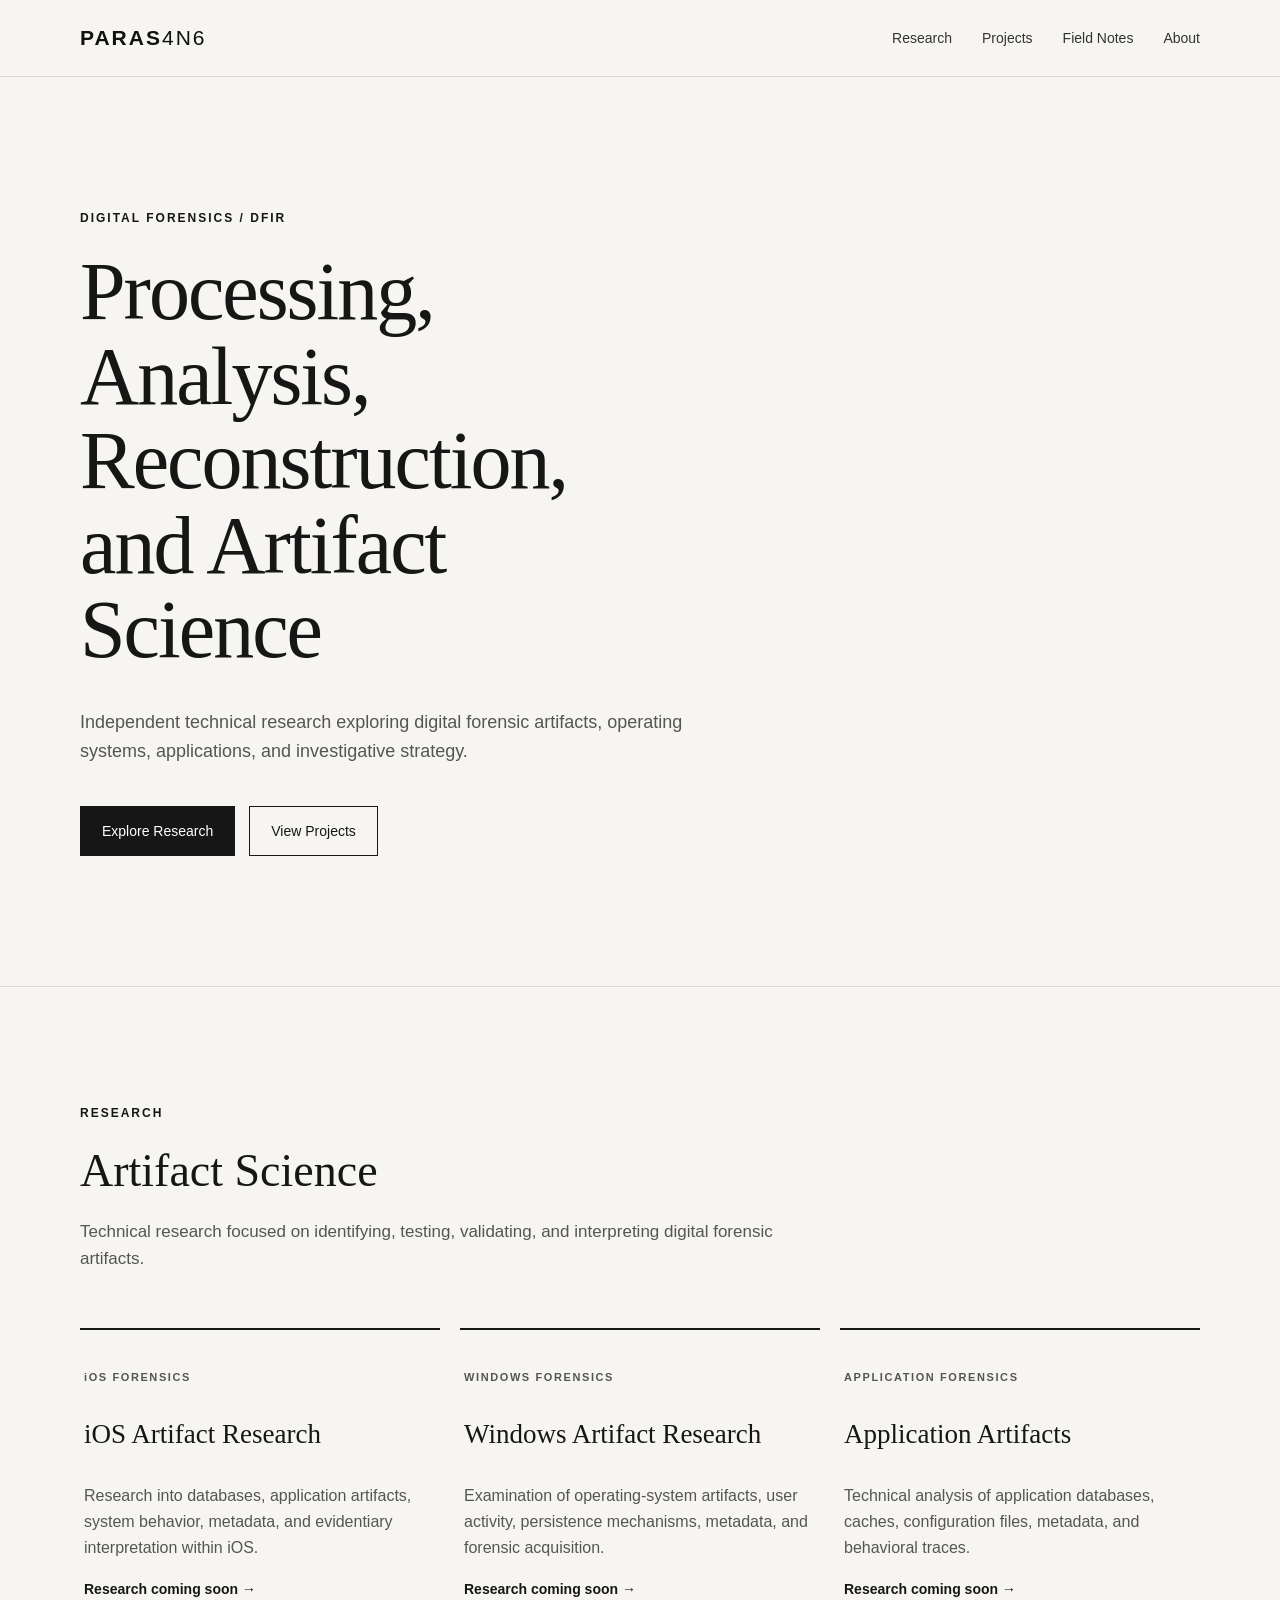
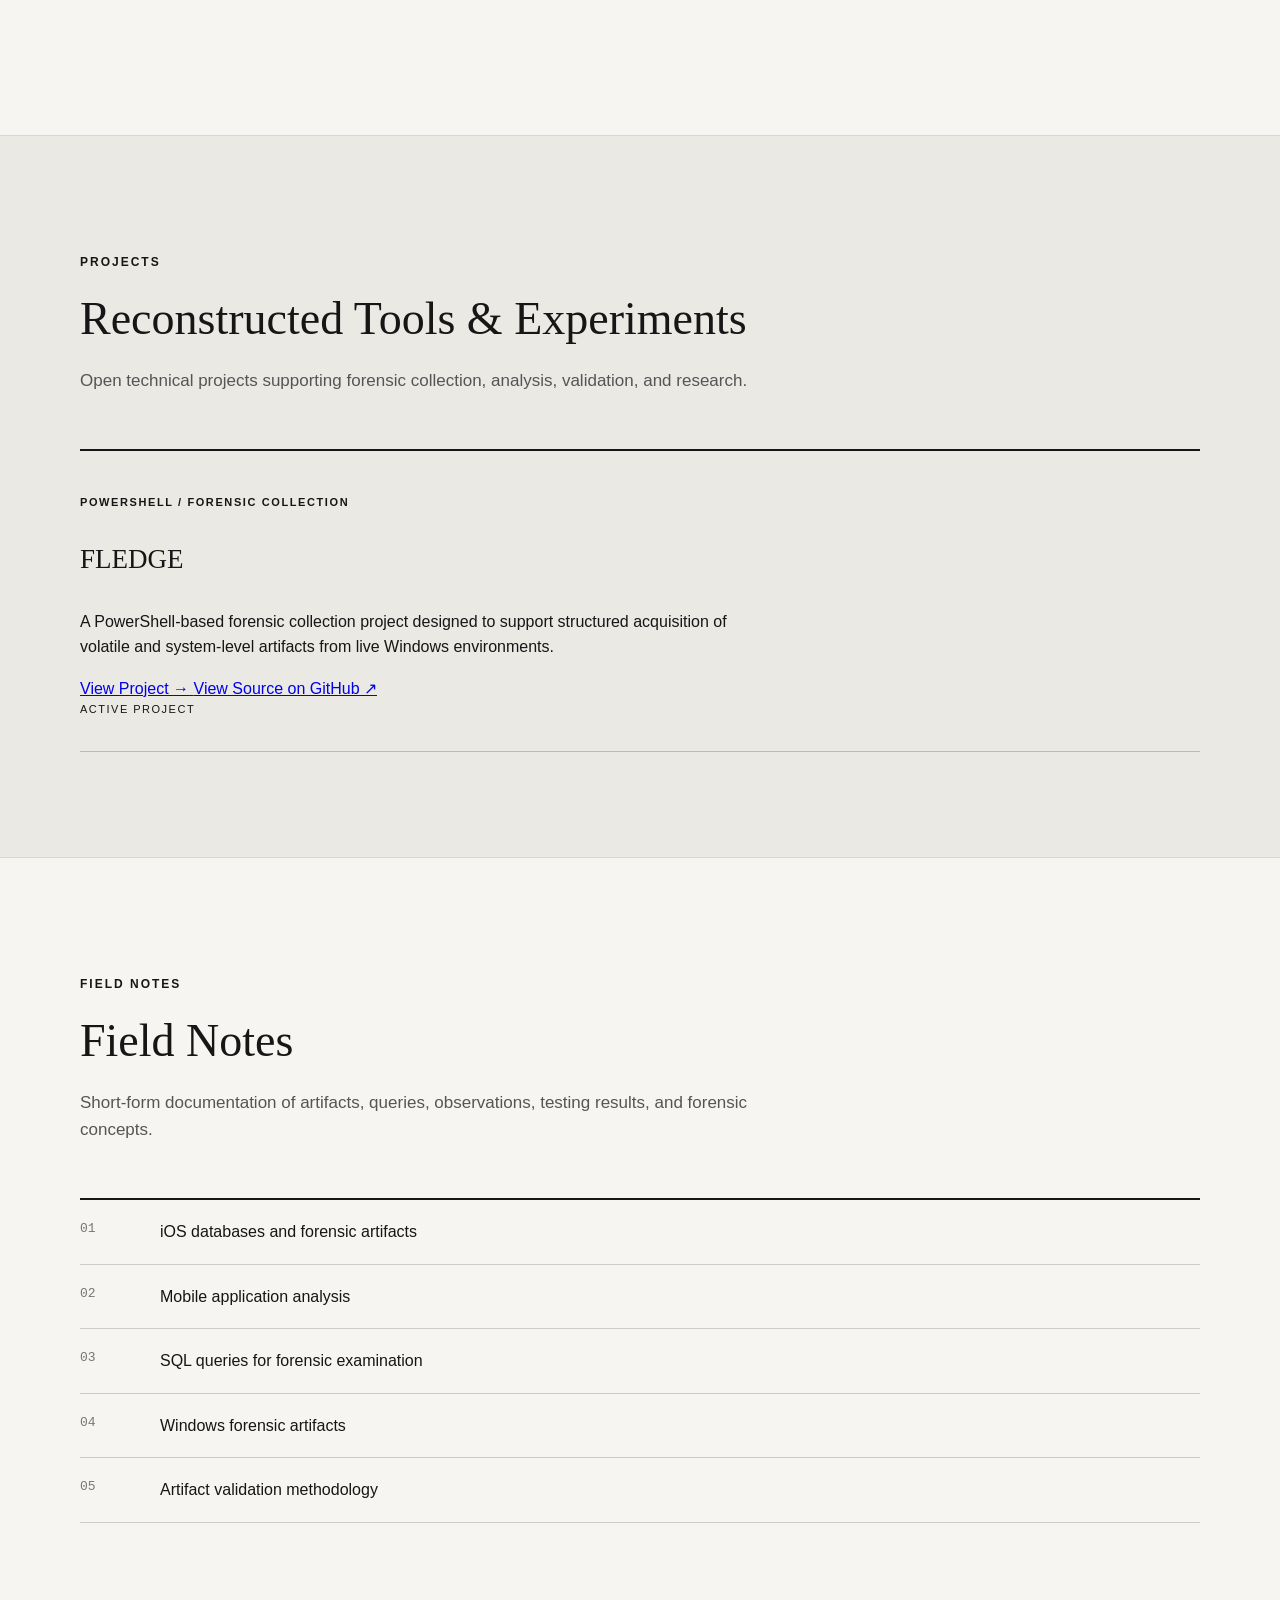
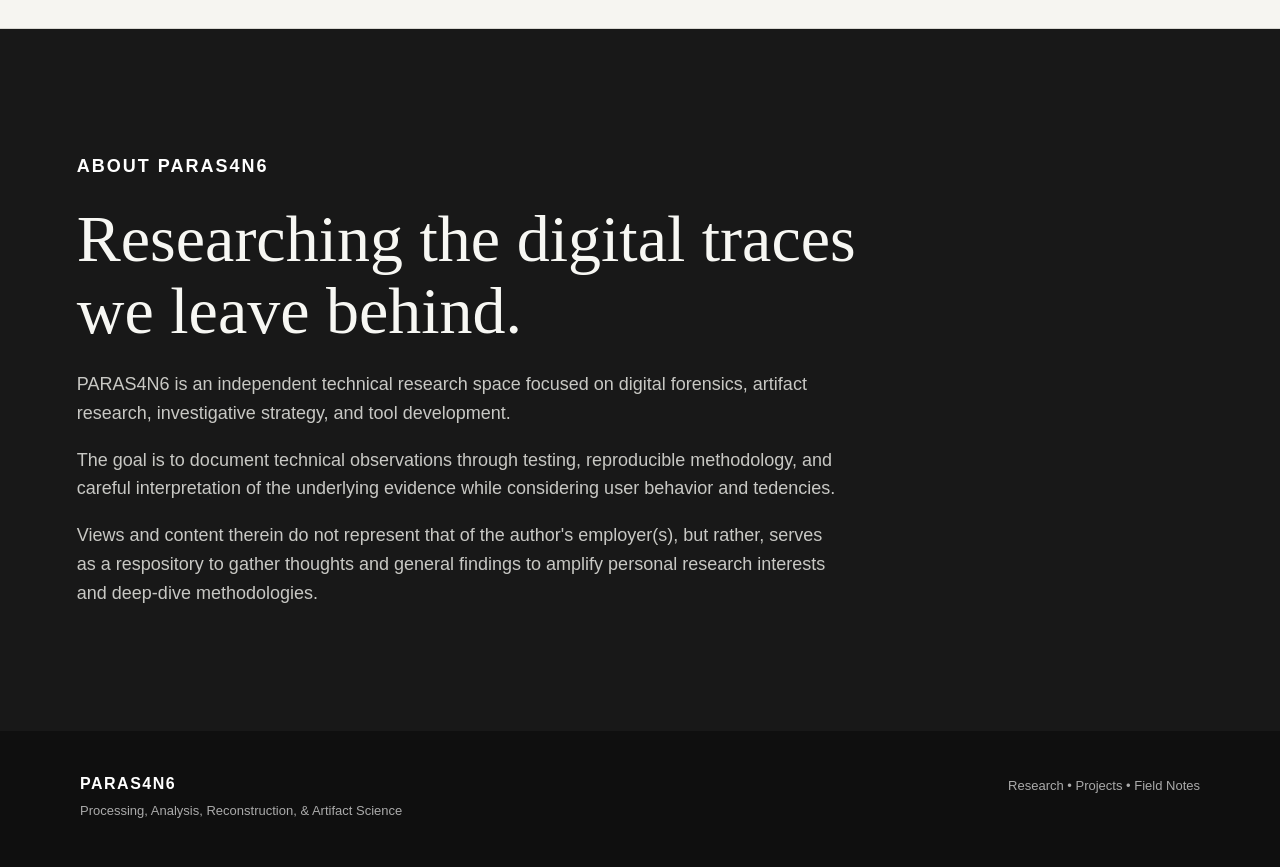
==== commit 9aad2df3: "Update heading content in index.html" ====
--- a/index.html
+++ b/index.html
@@ -40,8 +40,8 @@
 <h1>
 Processing, <br>
 Analysis,<br>
-Reconstruction, &<br>
-Artifact <br>
+Reconstruction,<br>
+and Artifact <br>
 Science<br>
 </h1>
 
@@ -160,21 +160,17 @@
 system-level artifacts from live Windows environments.
 </p>
 
-<div class="project-links">
-
-<a href="/projects/fledge/" class="project-button project-button-primary">
-View Project
-<span>→</span>
+<div class="fledge-actions">
+<a href="/projects/fledge/" class="fledge-primary">
+View Project <span>→</span>
 </a>
 
 <a href="https://github.com/Paras4n6/FLEDGE"
-class="project-button project-button-secondary"
+class="fledge-secondary"
 target="_blank"
 rel="noopener noreferrer">
-View Source on GitHub
-<span>↗</span>
+View Source on GitHub <span>↗</span>
 </a>
-
 </div>
 
 <div class="project-status">
